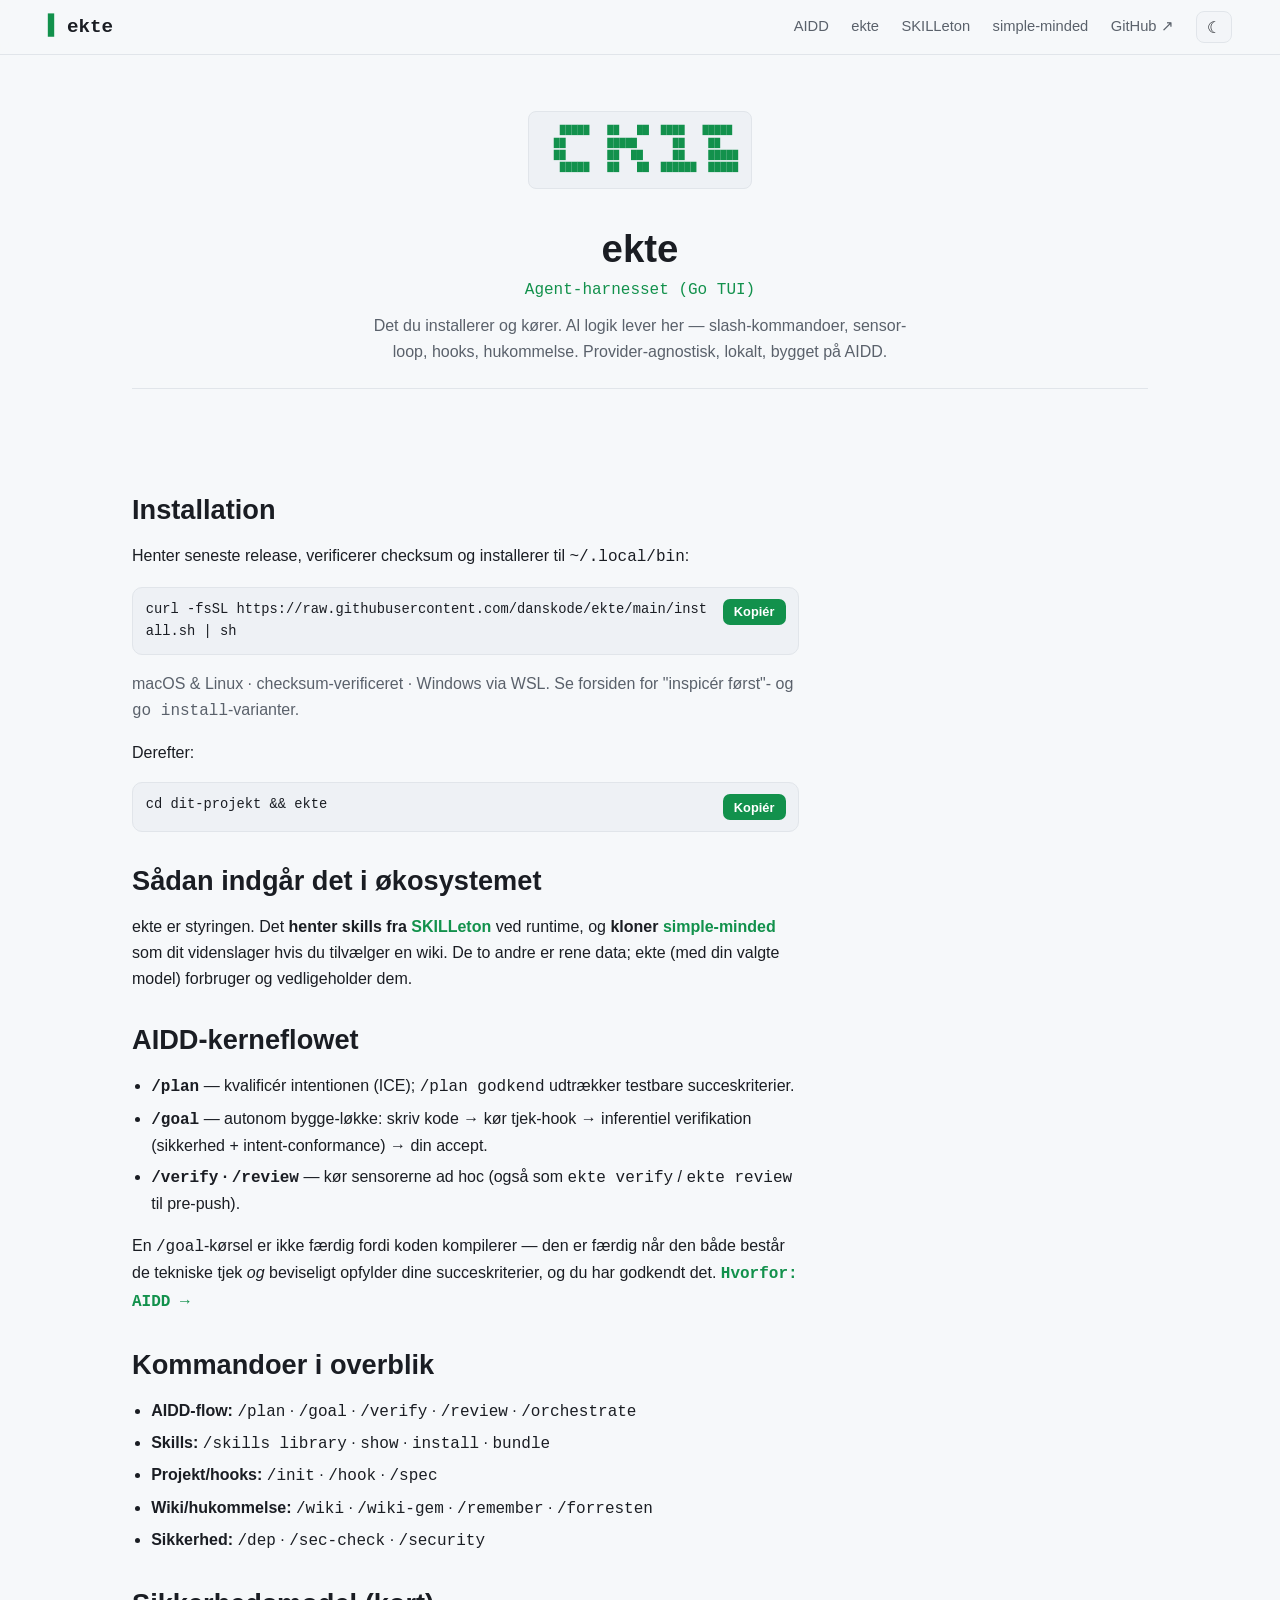
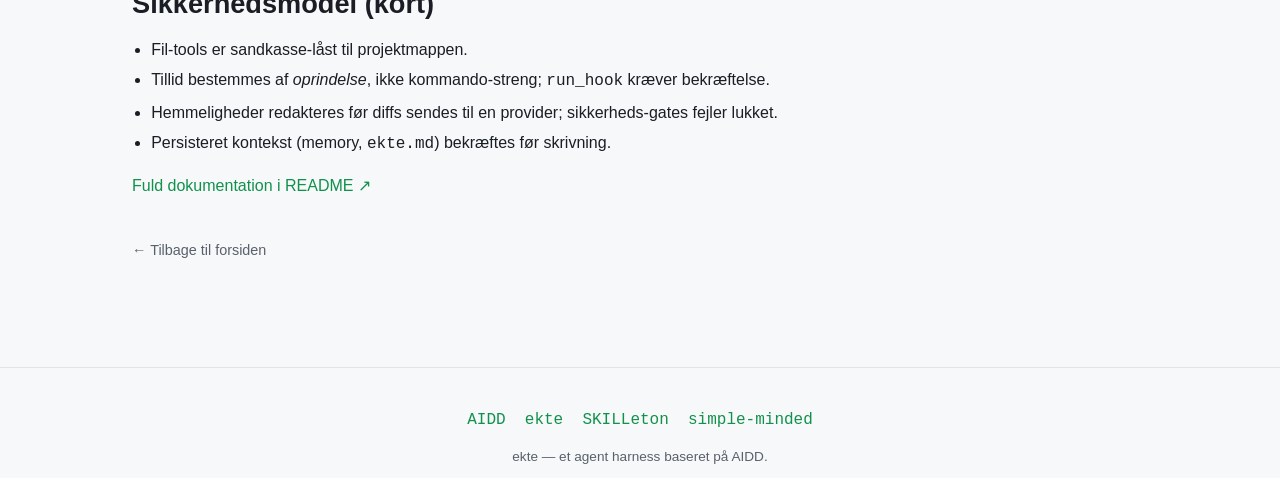
==== site/ekte.html @ 0fae3e15 "docs: udvid sitet med AIDD-side, repo-undersider og fler-sides nav - site/aidd.html: AIDD-konceptet " ====
<!DOCTYPE html>
<html lang="da" data-theme="dark">
<head>
  <meta charset="UTF-8">
  <meta name="viewport" content="width=device-width, initial-scale=1.0">
  <title>ekte — agent-harnesset · ekte</title>
  <meta name="description" content="ekte er det transparente agent-harness (Go TUI) du installerer og kører. Provider-agnostisk, lokalt, bygget på AIDD.">
  <meta name="theme-color" content="#0c0d10">
  <link rel="stylesheet" href="style.css">
  <script>
    (function () { try { var s=localStorage.getItem('ekte-theme'); document.documentElement.setAttribute('data-theme', s||(window.matchMedia('(prefers-color-scheme: light)').matches?'light':'dark')); } catch(e){} })();
  </script>
</head>
<body>

<header class="topbar">
  <a class="brand" href="index.html">ekte</a>
  <nav class="topnav">
    <a href="aidd.html">AIDD</a>
    <a href="ekte.html">ekte</a>
    <a href="skilleton.html">SKILLeton</a>
    <a href="simple-minded.html">simple-minded</a>
    <a href="https://github.com/danskode/ekte" rel="noopener">GitHub ↗</a>
    <button id="theme-toggle" class="theme-toggle" aria-label="Skift lys/mørk tilstand" title="Skift tema"><span class="t-dark">☾</span><span class="t-light">☀</span></button>
  </nav>
</header>

<main>
  <section class="subhero">
    <pre class="eco-art" aria-label="ekte">   █████   ██   ██  ████   █████
  ██       █████      ██    ██
  ██       ██  ██     ██    █████
   █████   ██   ██  ██████  █████</pre>
    <h1>ekte</h1>
    <p class="role">Agent-harnesset (Go TUI)</p>
    <p class="lead">Det du installerer og kører. Al logik lever her — slash-kommandoer, sensor-loop,
      hooks, hukommelse. Provider-agnostisk, lokalt, bygget på AIDD.</p>
  </section>

  <div class="block">
   <div class="prose">

    <h2>Installation</h2>
    <p>Henter seneste release, verificerer checksum og installerer til <code>~/.local/bin</code>:</p>
    <div class="cmd"><code id="c1">curl -fsSL https://raw.githubusercontent.com/danskode/ekte/main/install.sh | sh</code><button class="copy" data-copy="c1">Kopiér</button></div>
    <p class="muted">macOS &amp; Linux · checksum-verificeret · Windows via WSL. Se forsiden for "inspicér
      først"- og <code>go install</code>-varianter.</p>
    <p>Derefter:</p>
    <div class="cmd"><code id="c2">cd dit-projekt &amp;&amp; ekte</code><button class="copy" data-copy="c2">Kopiér</button></div>

    <h2>Sådan indgår det i økosystemet</h2>
    <p>ekte er styringen. Det <strong>henter skills fra <a href="skilleton.html">SKILLeton</a></strong>
      ved runtime, og <strong>kloner <a href="simple-minded.html">simple-minded</a></strong> som dit
      videnslager hvis du tilvælger en wiki. De to andre er rene data; ekte (med din valgte model)
      forbruger og vedligeholder dem.</p>

    <h2>AIDD-kerneflowet</h2>
    <ul>
      <li><strong><code>/plan</code></strong> — kvalificér intentionen (ICE); <code>/plan godkend</code>
        udtrækker testbare succeskriterier.</li>
      <li><strong><code>/goal</code></strong> — autonom bygge-løkke: skriv kode → kør tjek-hook →
        inferentiel verifikation (sikkerhed + intent-conformance) → din accept.</li>
      <li><strong><code>/verify</code> · <code>/review</code></strong> — kør sensorerne ad hoc
        (også som <code>ekte verify</code> / <code>ekte review</code> til pre-push).</li>
    </ul>
    <p>En <code>/goal</code>-kørsel er ikke færdig fordi koden kompilerer — den er færdig når den
      både består de tekniske tjek <em>og</em> beviseligt opfylder dine succeskriterier, og du har
      godkendt det. <a class="more" href="aidd.html">Hvorfor: AIDD →</a></p>

    <h2>Kommandoer i overblik</h2>
    <ul>
      <li><strong>AIDD-flow:</strong> <code>/plan</code> · <code>/goal</code> · <code>/verify</code> · <code>/review</code> · <code>/orchestrate</code></li>
      <li><strong>Skills:</strong> <code>/skills library</code> · <code>show</code> · <code>install</code> · <code>bundle</code></li>
      <li><strong>Projekt/hooks:</strong> <code>/init</code> · <code>/hook</code> · <code>/spec</code></li>
      <li><strong>Wiki/hukommelse:</strong> <code>/wiki</code> · <code>/wiki-gem</code> · <code>/remember</code> · <code>/forresten</code></li>
      <li><strong>Sikkerhed:</strong> <code>/dep</code> · <code>/sec-check</code> · <code>/security</code></li>
    </ul>

    <h2>Sikkerhedsmodel (kort)</h2>
    <ul>
      <li>Fil-tools er sandkasse-låst til projektmappen.</li>
      <li>Tillid bestemmes af <em>oprindelse</em>, ikke kommando-streng; <code>run_hook</code> kræver bekræftelse.</li>
      <li>Hemmeligheder redakteres før diffs sendes til en provider; sikkerheds-gates fejler lukket.</li>
      <li>Persisteret kontekst (memory, <code>ekte.md</code>) bekræftes før skrivning.</li>
    </ul>

    <p><a href="https://github.com/danskode/ekte/blob/main/README.md" rel="noopener">Fuld dokumentation i README ↗</a></p>
    <a class="backlink" href="index.html">← Tilbage til forsiden</a>
   </div>
  </div>
</main>

<footer class="footer">
  <div class="foot-links">
    <a href="aidd.html">AIDD</a><a href="ekte.html">ekte</a><a href="skilleton.html">SKILLeton</a><a href="simple-minded.html">simple-minded</a>
  </div>
  <p class="foot-note">ekte — et agent harness baseret på AIDD.</p>
</footer>

<script src="app.js"></script>
</body>
</html>
---- site/style.css ----
/* ekte landingpage — terminal-æstetik, dark default + lys-toggle via CSS-variabler */

:root,
[data-theme="dark"] {
  --bg: #0c0d10;
  --bg-soft: #111318;
  --panel: #15171c;
  --panel-2: #1a1d24;
  --text: #e6e8ec;
  --muted: #9aa0ab;
  --border: #262a33;
  --accent: #5af78e;
  --accent-ink: #04130a;
  --shadow: 0 10px 30px rgba(0, 0, 0, .45);
  --dot-r: #ff5f56; --dot-y: #ffbd2e; --dot-g: #27c93f;
}

[data-theme="light"] {
  --bg: #f6f8fa;
  --bg-soft: #eef1f5;
  --panel: #ffffff;
  --panel-2: #f3f5f8;
  --text: #1a1d23;
  --muted: #5a616b;
  --border: #e1e5ea;
  --accent: #12914c;
  --accent-ink: #ffffff;
  --shadow: 0 8px 24px rgba(20, 30, 50, .10);
  --dot-r: #ff5f56; --dot-y: #ffbd2e; --dot-g: #27c93f;
}

* { box-sizing: border-box; }

html { scroll-behavior: smooth; }

body {
  margin: 0;
  background: var(--bg);
  color: var(--text);
  font-family: -apple-system, BlinkMacSystemFont, "Segoe UI", Roboto, Helvetica, Arial, sans-serif;
  line-height: 1.6;
  -webkit-font-smoothing: antialiased;
}

code, pre, .mono { font-family: "SF Mono", "JetBrains Mono", "Fira Code", ui-monospace, Menlo, Consolas, monospace; }

a { color: var(--accent); text-decoration: none; }
a:hover { text-decoration: underline; }

h1, h2, h3 { line-height: 1.25; }

/* ---------- Topbar ---------- */
.topbar {
  position: sticky; top: 0; z-index: 50;
  display: flex; align-items: center; justify-content: space-between;
  padding: .7rem clamp(1rem, 4vw, 3rem);
  background: color-mix(in srgb, var(--bg) 85%, transparent);
  backdrop-filter: blur(8px);
  border-bottom: 1px solid var(--border);
}
.brand { font-family: ui-monospace, monospace; font-weight: 700; font-size: 1.2rem; color: var(--text); }
.brand::before { content: "▍"; color: var(--accent); margin-right: .25rem; }
.topnav { display: flex; align-items: center; gap: clamp(.6rem, 2vw, 1.4rem); }
.topnav a { color: var(--muted); font-size: .92rem; }
.topnav a:hover { color: var(--text); text-decoration: none; }
.theme-toggle {
  background: var(--panel-2); border: 1px solid var(--border); color: var(--text);
  width: 36px; height: 32px; border-radius: 8px; cursor: pointer; font-size: 1rem;
}
.theme-toggle:hover { border-color: var(--accent); }
[data-theme="dark"] .t-dark, [data-theme="light"] .t-light { display: none; }

/* ---------- Layout ---------- */
main { max-width: 1080px; margin: 0 auto; padding: 0 clamp(1rem, 4vw, 2rem); }
.block { padding: clamp(2.5rem, 6vw, 4.5rem) 0; border-top: 1px solid var(--border); }
.block h2 { font-size: clamp(1.4rem, 3.5vw, 2rem); margin: 0 0 .4rem; }
.block > p { color: var(--muted); max-width: 70ch; }
.muted { color: var(--muted); }
.note { background: var(--panel); border: 1px solid var(--border); border-left: 3px solid var(--accent);
  border-radius: 10px; padding: 1rem 1.2rem; margin-top: 1.5rem; color: var(--text); }
.micro { color: var(--muted); font-size: .82rem; margin-top: .5rem; }

/* ---------- Terminal frame ---------- */
.terminal { background: var(--panel); border: 1px solid var(--border); border-radius: 12px;
  overflow: hidden; box-shadow: var(--shadow); }
.term-bar { display: flex; align-items: center; gap: .45rem; padding: .55rem .8rem;
  background: var(--panel-2); border-bottom: 1px solid var(--border); }
.dot { width: 11px; height: 11px; border-radius: 50%; display: inline-block; }
.dot.r { background: var(--dot-r); } .dot.y { background: var(--dot-y); } .dot.g { background: var(--dot-g); }
.term-title { margin-left: .5rem; color: var(--muted); font-size: .8rem; font-family: ui-monospace, monospace; }

/* ---------- Hero ---------- */
.hero { text-align: center; padding: clamp(2.5rem, 7vw, 5rem) 0 clamp(2rem, 5vw, 3.5rem); }
.hero-term { max-width: 640px; margin: 0 auto 1.6rem; }
.logo { color: var(--accent); margin: 0; padding: 1.2rem; font-size: clamp(.5rem, 1.7vw, .8rem);
  line-height: 1.2; overflow-x: auto; text-align: left; }
.tagline { font-size: clamp(1.1rem, 2.6vw, 1.5rem); max-width: 38ch; margin: 0 auto .6rem; }
.tagline strong { color: var(--accent); }
.sub { color: var(--muted); max-width: 60ch; margin: 0 auto 1.6rem; }

/* ---------- Command box ---------- */
.cmd { display: flex; align-items: stretch; gap: .5rem; background: var(--bg-soft);
  border: 1px solid var(--border); border-radius: 10px; padding: .7rem .8rem; text-align: left; }
.cmd code { flex: 1; white-space: pre-wrap; word-break: break-all; font-size: .86rem; color: var(--text); }
.cmd.inline { display: inline-flex; }
.hero-cmd { max-width: 680px; margin: 0 auto; }
.copy { flex: 0 0 auto; align-self: flex-start; background: var(--accent); color: var(--accent-ink);
  border: none; border-radius: 7px; padding: .35rem .7rem; font-size: .8rem; font-weight: 600; cursor: pointer; }
.copy:hover { filter: brightness(1.08); }
.copy.done { background: var(--muted); }

/* ---------- Install ---------- */
.install-grid { display: grid; grid-template-columns: repeat(auto-fit, minmax(280px, 1fr));
  gap: 1rem; margin: 1.6rem 0; }
.install-card { background: var(--panel); border: 1px solid var(--border); border-radius: 12px; padding: 1.2rem; }
.install-card h3 { margin: 0 0 .3rem; }
.install-card .muted { font-size: .88rem; margin: 0 0 .8rem; }
.getstarted { display: flex; flex-wrap: wrap; align-items: center; gap: .8rem; margin-top: 1rem; }
.gs-label { color: var(--muted); }

/* ---------- Demo ---------- */
.demo-term { max-width: 900px; }
#demo-player { padding: .4rem; }

/* ---------- Flow ---------- */
.flow { display: flex; flex-wrap: wrap; align-items: stretch; gap: 1rem; margin: 1.8rem 0; }
.flow-step { flex: 1 1 240px; background: var(--panel); border: 1px solid var(--border);
  border-radius: 12px; padding: 1.2rem; }
.flow-step h3 { margin: .3rem 0 .5rem; }
.flow-tag { font-size: .72rem; text-transform: uppercase; letter-spacing: .08em; color: var(--accent); }
.flow-arrow { display: flex; align-items: center; color: var(--muted); font-size: 1.5rem; }

/* ---------- Cards ---------- */
.cards { display: grid; grid-template-columns: repeat(auto-fit, minmax(230px, 1fr)); gap: 1rem; margin-top: 1.6rem; }
.card { background: var(--panel); border: 1px solid var(--border); border-radius: 12px; padding: 1.2rem; }
.card h3 { margin: 0 0 .4rem; font-size: 1.05rem; }
.card p { margin: 0; color: var(--muted); font-size: .92rem; }

/* ---------- Ecosystem ---------- */
.eco-grid { display: grid; grid-template-columns: repeat(auto-fit, minmax(280px, 1fr)); gap: 1rem; margin-top: 1.6rem; }
.eco-card { background: var(--panel); border: 1px solid var(--border); border-radius: 12px; padding: 1.2rem; display: flex; flex-direction: column; }
.eco-art { color: var(--accent); background: var(--bg-soft); border: 1px solid var(--border);
  border-radius: 8px; padding: .8rem; font-size: .62rem; line-height: 1.25; overflow-x: auto; margin: 0 0 .8rem; }
.eco-card h3 { margin: 0; }
.eco-role { color: var(--accent); font-size: .82rem; margin: .1rem 0 .6rem; }
.eco-card p { color: var(--muted); font-size: .9rem; margin: 0 0 .6rem; }
.eco-how { color: var(--text) !important; }
.eco-link { margin-top: auto; font-family: ui-monospace, monospace; font-size: .85rem; }

/* ---------- Why ---------- */
.why-list { list-style: none; padding: 0; margin: 1.4rem 0 0; display: grid; gap: .7rem; }
.why-list li { background: var(--panel); border: 1px solid var(--border); border-radius: 10px;
  padding: .8rem 1rem; color: var(--muted); }
.why-list strong { color: var(--text); }

/* ---------- Footer ---------- */
.footer { border-top: 1px solid var(--border); margin-top: 2rem; padding: 2.5rem clamp(1rem, 4vw, 2rem); text-align: center; }
.foot-links { display: flex; flex-wrap: wrap; justify-content: center; gap: 1.2rem; margin-bottom: .8rem; }
.foot-links a { font-family: ui-monospace, monospace; }
.foot-note { color: var(--muted); font-size: .85rem; margin: 0; }

/* ---------- Responsive ---------- */
@media (max-width: 640px) {
  .topnav a { font-size: .82rem; }
  .flow-arrow { display: none; }
  .cmd { flex-direction: column; }
  .copy { align-self: stretch; }
}

/* ---------- AIDD-blurb + diverse links ---------- */
.aidd-blurb { background: var(--panel); border-radius: 14px; padding: 1.6rem clamp(1.2rem, 4vw, 2rem); }
.aidd-blurb p { color: var(--text); max-width: 75ch; }
.aidd-blurb strong { color: var(--accent); }
.more { font-family: ui-monospace, monospace; font-weight: 600; }
.eco-links { margin-top: auto !important; font-family: ui-monospace, monospace; font-size: .85rem; }

/* ---------- Undersider ---------- */
.subhero { text-align: center; padding: clamp(2rem, 6vw, 3.5rem) 0 1.5rem; }
.subhero .eco-art, .subhero .logo { display: inline-block; text-align: left; }
.subhero h1 { font-size: clamp(1.6rem, 4vw, 2.4rem); margin: 1rem 0 .3rem; }
.subhero .role { color: var(--accent); font-family: ui-monospace, monospace; margin: 0 0 .6rem; }
.subhero .lead { color: var(--muted); max-width: 60ch; margin: 0 auto; }
.backlink { display: inline-block; margin: 1.5rem 0 0; color: var(--muted); font-size: .9rem; }
.prose { max-width: 75ch; }
.prose h2 { font-size: clamp(1.3rem, 3vw, 1.7rem); margin: 2rem 0 .5rem; }
.prose h3 { margin: 1.4rem 0 .4rem; }
.prose p, .prose li { color: var(--text); }
.prose .muted { color: var(--muted); }
.prose ul { padding-left: 1.2rem; }
.prose li { margin: .3rem 0; }
.prose table { width: 100%; border-collapse: collapse; margin: 1.2rem 0; font-size: .9rem; }
.prose th, .prose td { border: 1px solid var(--border); padding: .55rem .7rem; text-align: left; vertical-align: top; }
.prose th { background: var(--panel-2); }
.prose tr:nth-child(even) td { background: var(--panel); }
.callout { background: var(--panel); border: 1px solid var(--border); border-left: 3px solid var(--accent);
  border-radius: 10px; padding: 1rem 1.2rem; margin: 1.4rem 0; }
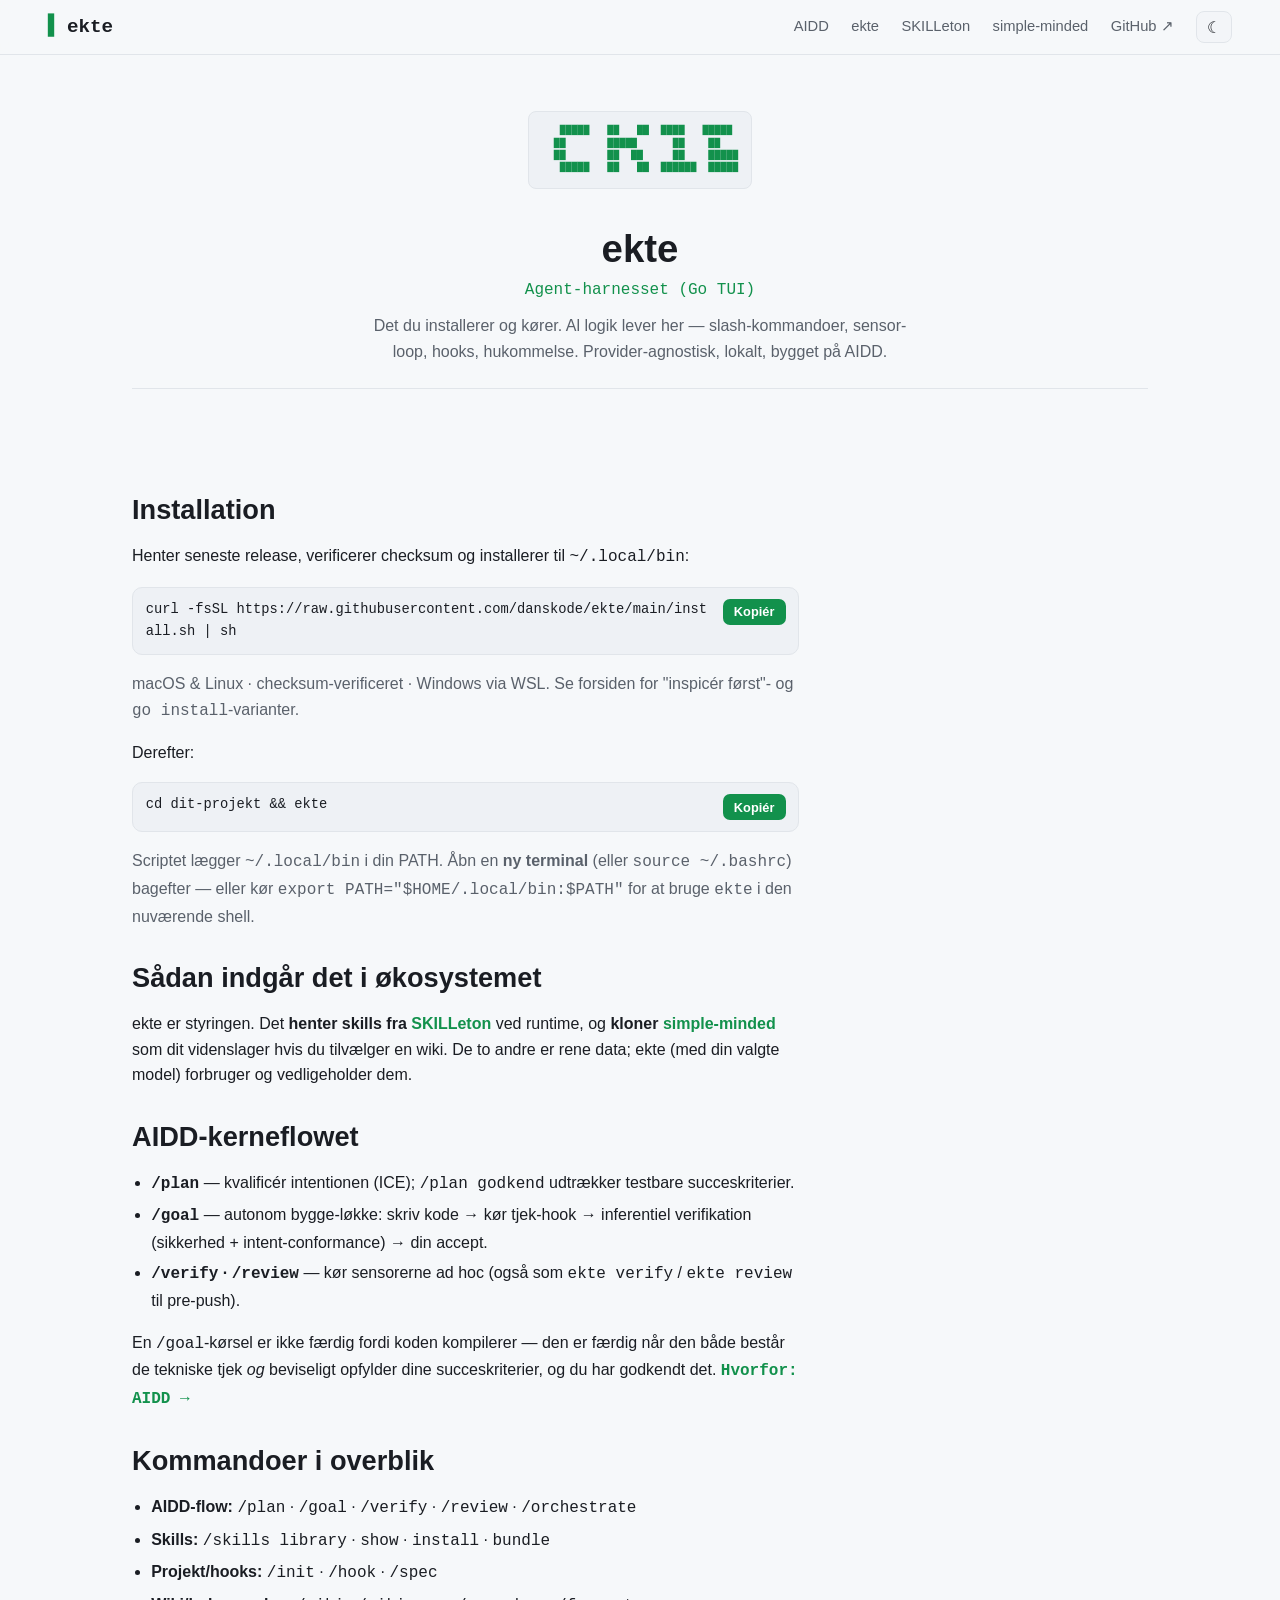
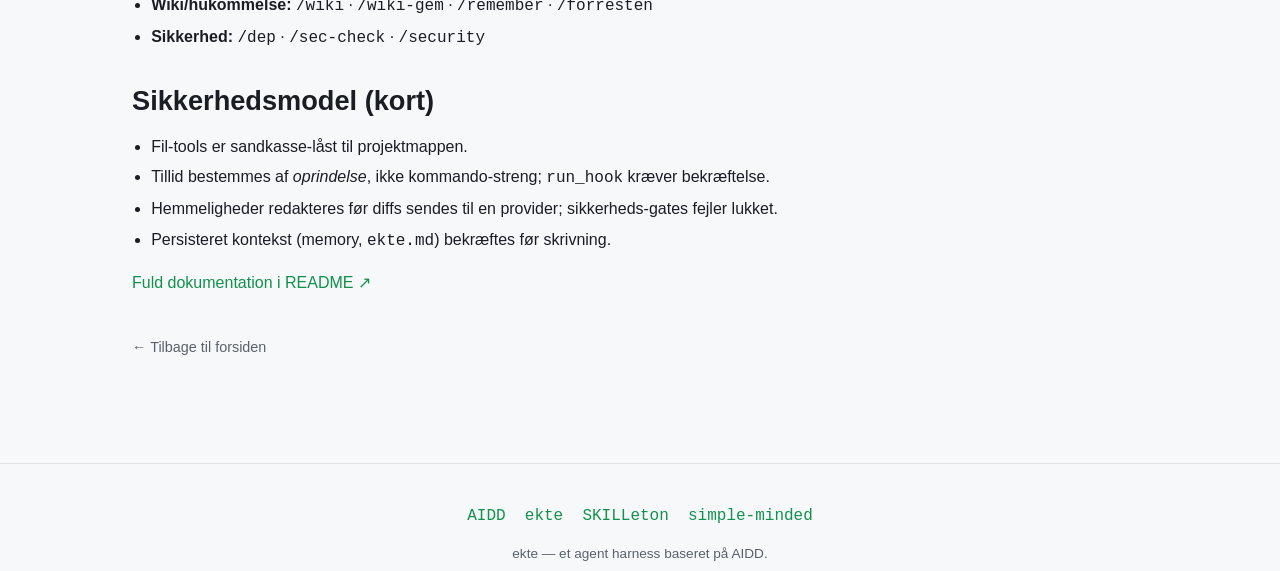
==== commit de14f4d0: "docs: forklar PATH-trin efter install (ny terminal / export) README + forside + ekte-underside: efte" ====
--- a/site/ekte.html
+++ b/site/ekte.html
@@ -47,6 +47,9 @@
       først"- og <code>go install</code>-varianter.</p>
     <p>Derefter:</p>
     <div class="cmd"><code id="c2">cd dit-projekt &amp;&amp; ekte</code><button class="copy" data-copy="c2">Kopiér</button></div>
+    <p class="muted">Scriptet lægger <code>~/.local/bin</code> i din PATH. Åbn en <strong>ny terminal</strong>
+      (eller <code>source ~/.bashrc</code>) bagefter — eller kør <code>export PATH="$HOME/.local/bin:$PATH"</code>
+      for at bruge <code>ekte</code> i den nuværende shell.</p>
 
     <h2>Sådan indgår det i økosystemet</h2>
     <p>ekte er styringen. Det <strong>henter skills fra <a href="skilleton.html">SKILLeton</a></strong>
